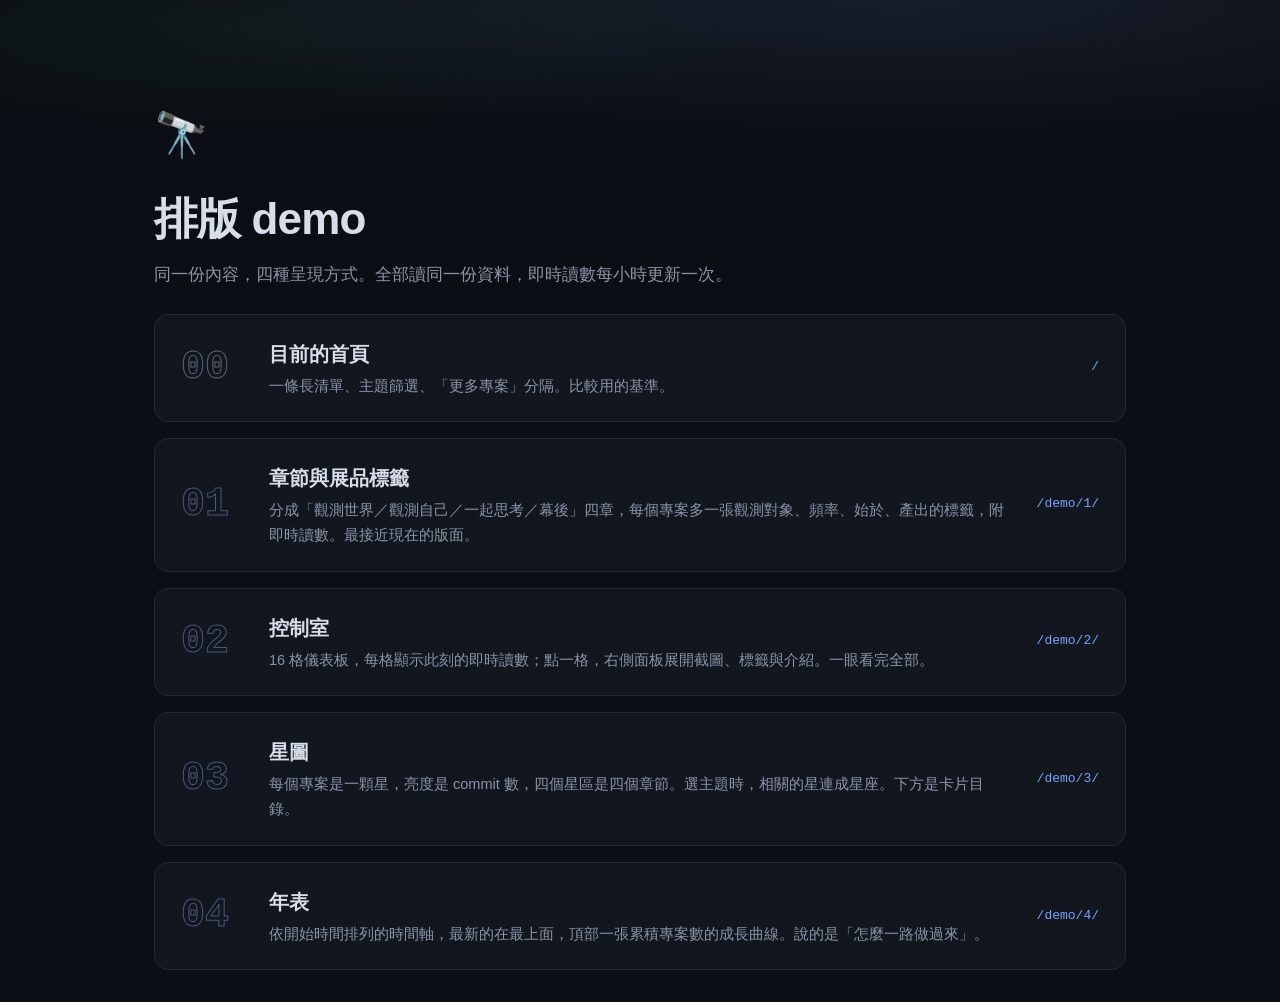
==== demo/index.html @ 9020cb2a "Add four layout demos under /demo with hourly live readings Pages now deploys from a workflow that r" ====
<!DOCTYPE html>
<html lang="zh-Hant-TW">
<head>
<meta charset="utf-8">
<meta name="viewport" content="width=device-width, initial-scale=1">
<title>排版 demo — observe.tw</title>
<meta name="robots" content="noindex">
<link rel="icon" href="data:image/svg+xml,&lt;svg xmlns='http://www.w3.org/2000/svg' viewBox='0 0 100 100'&gt;&lt;text y='.9em' font-size='90'&gt;🔭&lt;/text&gt;&lt;/svg&gt;">
<link rel="stylesheet" href="/demo/shared.css">
<style>
  header { padding-bottom: 24px; }
  .list { display: grid; gap: 16px; padding-bottom: 32px; }
  .demo {
    display: grid;
    grid-template-columns: 64px 1fr auto;
    gap: 24px;
    align-items: center;
    padding: 22px 26px;
    border: 1px solid var(--border);
    border-radius: 14px;
    background: var(--surface);
    color: inherit;
    text-decoration: none;
    transition: border-color 0.2s, transform 0.2s;
  }
  .demo:hover { border-color: #364461; transform: translateY(-2px); }
  .demo .no {
    font-family: ui-monospace, "SF Mono", Menlo, monospace;
    font-size: 40px;
    font-weight: 600;
    line-height: 1;
    color: transparent;
    -webkit-text-stroke: 1px #4b5878;
  }
  .demo h2 { font-size: 20px; }
  .demo p { font-size: 14.5px; color: var(--text-dim); margin-top: 2px; }
  .demo .path { font-family: ui-monospace, "SF Mono", Menlo, monospace; font-size: 13px; color: var(--accent); }
  .demo.current .no { -webkit-text-stroke-color: var(--text-faint); }
  @media (max-width: 640px) {
    .demo { grid-template-columns: 1fr; gap: 8px; }
  }
</style>
</head>
<body>
<header>
  <div class="wrap">
    <div class="scope">🔭</div>
    <h1>排版 demo</h1>
    <p class="tagline">同一份內容，四種呈現方式。全部讀同一份資料，即時讀數每小時更新一次。</p>
  </div>
</header>
<div class="wrap">
  <div class="list">
    <a class="demo current" href="/">
      <span class="no">00</span>
      <div><h2>目前的首頁</h2><p>一條長清單、主題篩選、「更多專案」分隔。比較用的基準。</p></div>
      <span class="path">/</span>
    </a>
    <a class="demo" href="/demo/1/">
      <span class="no">01</span>
      <div><h2>章節與展品標籤</h2><p>分成「觀測世界／觀測自己／一起思考／幕後」四章，每個專案多一張觀測對象、頻率、始於、產出的標籤，附即時讀數。最接近現在的版面。</p></div>
      <span class="path">/demo/1/</span>
    </a>
    <a class="demo" href="/demo/2/">
      <span class="no">02</span>
      <div><h2>控制室</h2><p>16 格儀表板，每格顯示此刻的即時讀數；點一格，右側面板展開截圖、標籤與介紹。一眼看完全部。</p></div>
      <span class="path">/demo/2/</span>
    </a>
    <a class="demo" href="/demo/3/">
      <span class="no">03</span>
      <div><h2>星圖</h2><p>每個專案是一顆星，亮度是 commit 數，四個星區是四個章節。選主題時，相關的星連成星座。下方是卡片目錄。</p></div>
      <span class="path">/demo/3/</span>
    </a>
    <a class="demo" href="/demo/4/">
      <span class="no">04</span>
      <div><h2>年表</h2><p>依開始時間排列的時間軸，最新的在最上面，頂部一張累積專案數的成長曲線。說的是「怎麼一路做過來」。</p></div>
      <span class="path">/demo/4/</span>
    </a>
  </div>
</div>
</body>
</html>
---- demo/shared.css ----
:root {
  --bg: #0b0e14;
  --surface: #12161f;
  --border: #232a38;
  --text: #d8dee9;
  --text-dim: #8b94a7;
  --text-faint: #5c6577;
  --accent: #7aa2f7;
  --live: #4ade80;
}
* { box-sizing: border-box; margin: 0; padding: 0; }
html { color-scheme: dark; scroll-behavior: smooth; }
body {
  background: var(--bg);
  color: var(--text);
  font-family: -apple-system, BlinkMacSystemFont, "Segoe UI", "Noto Sans TC", "PingFang TC", "Microsoft JhengHei", sans-serif;
  line-height: 1.75;
  -webkit-font-smoothing: antialiased;
}
.wrap {
  max-width: 1020px;
  margin: 0 auto;
  padding: 0 24px;
}
header {
  padding: 96px 0 40px;
  background:
    radial-gradient(ellipse 60% 45% at 70% 0%, rgba(122, 162, 247, 0.10), transparent),
    radial-gradient(ellipse 40% 35% at 20% 10%, rgba(74, 222, 128, 0.05), transparent);
}
.scope { font-size: 44px; margin-bottom: 20px; }
h1 {
  font-size: clamp(32px, 6vw, 44px);
  font-weight: 700;
  letter-spacing: -0.02em;
  line-height: 1.2;
}
h1 .tld { color: var(--accent); }
.tagline {
  margin-top: 14px;
  font-size: 17px;
  color: var(--text-dim);
  max-width: 36em;
}
.tagline b { color: var(--text); font-weight: 600; }
nav.toc {
  display: flex;
  flex-wrap: wrap;
  gap: 8px;
  margin-top: 16px;
}
nav.toc a {
  font-family: ui-monospace, "SF Mono", Menlo, monospace;
  font-size: 13px;
  color: var(--text-dim);
  text-decoration: none;
  border: 1px solid var(--border);
  border-radius: 999px;
  padding: 5px 14px;
  transition: color 0.15s, border-color 0.15s;
}
nav.toc a:hover { color: var(--accent); border-color: #2e364c; }

.topics {
  display: flex;
  flex-wrap: wrap;
  gap: 8px;
  margin-top: 32px;
}
.topics button, .tags button {
  font: inherit;
  cursor: pointer;
  border: 1px solid transparent;
  border-radius: 999px;
  transition: color 0.15s, background 0.15s, border-color 0.15s;
}
.topics button {
  font-size: 14px;
  color: var(--text);
  background: var(--surface);
  border-color: var(--border);
  padding: 6px 14px;
}
.topics button span { color: var(--text-faint); font-size: 12px; margin-left: 2px; }
.topics button:hover { border-color: #364461; }
.topics button[aria-pressed="true"] {
  color: var(--bg);
  background: var(--accent);
  border-color: var(--accent);
}
.topics button[aria-pressed="true"] span { color: rgba(11, 14, 20, 0.6); }
.tags {
  display: flex;
  flex-wrap: wrap;
  gap: 6px;
  margin: -4px 0 14px;
}
.tags button {
  font-size: 12px;
  color: var(--accent);
  background: rgba(122, 162, 247, 0.08);
  padding: 1px 10px;
}
.tags button:hover { border-color: rgba(122, 162, 247, 0.4); }
.site[hidden], .more[hidden] { display: none; }
.filtering .site { border-top: 1px solid var(--border); }
.filtering .site.first { border-top: none; }

.site {
  display: grid;
  grid-template-columns: 5fr 6fr;
  gap: 48px;
  align-items: center;
  padding: 64px 0;
  border-top: 1px solid var(--border);
}
.site:first-of-type { border-top: none; }
.site.flip .shot { order: -1; }
.site-head {
  display: flex;
  align-items: center;
  gap: 14px;
  margin-bottom: 16px;
}
.logo {
  width: 44px;
  height: 44px;
  border-radius: 10px;
  flex-shrink: 0;
  object-fit: contain;
}
.logo.boxed { background: #fff; padding: 6px; }
.site-head-text { min-width: 0; }
.domain {
  display: inline-flex;
  align-items: center;
  gap: 8px;
  font-family: ui-monospace, "SF Mono", Menlo, monospace;
  font-size: 13px;
  color: var(--accent);
}
.dot {
  width: 7px; height: 7px; border-radius: 50%;
  background: var(--live);
  box-shadow: 0 0 6px rgba(74, 222, 128, 0.6);
}
.dot.private { background: var(--text-faint); box-shadow: none; }
.site h2 {
  font-size: 26px;
  font-weight: 700;
  letter-spacing: -0.01em;
  line-height: 1.3;
}
.site .sub {
  font-size: 15px;
  color: var(--text-dim);
  margin-bottom: 14px;
}
.site .desc {
  font-size: 15px;
  color: var(--text-dim);
}
.site .desc + .desc { margin-top: 10px; }
.site .desc b { color: var(--text); font-weight: 600; }
ul.feats {
  list-style: none;
  margin: 18px 0 0;
  display: flex;
  flex-direction: column;
  gap: 8px;
}
ul.feats li {
  font-size: 14px;
  color: var(--text-dim);
  padding-left: 22px;
  position: relative;
}
ul.feats li::before {
  content: "";
  position: absolute;
  left: 4px; top: 0.72em;
  width: 7px; height: 7px;
  border-radius: 2px;
  background: var(--accent);
  opacity: 0.65;
}
ul.feats li b { color: var(--text); font-weight: 600; }
.links {
  display: flex;
  flex-wrap: wrap;
  align-items: center;
  gap: 16px;
  margin-top: 22px;
}
.visit {
  display: inline-block;
  font-size: 14px;
  font-weight: 600;
  color: #0b0e14;
  background: var(--accent);
  border-radius: 8px;
  padding: 8px 18px;
  text-decoration: none;
  transition: filter 0.15s;
}
.visit:hover { filter: brightness(1.12); }
.repo {
  display: inline-flex;
  align-items: center;
  gap: 6px;
  font-family: ui-monospace, "SF Mono", Menlo, monospace;
  font-size: 12.5px;
  color: var(--text-faint);
  text-decoration: none;
}
a.repo:hover { color: var(--text-dim); }
.repo svg { flex-shrink: 0; opacity: 0.7; }

.shot {
  display: block;
  border: 1px solid var(--border);
  border-radius: 12px;
  overflow: hidden;
  background: var(--surface);
  text-decoration: none;
  transition: border-color 0.2s, transform 0.2s;
}
a.shot:hover { border-color: #364461; transform: translateY(-2px); }
.shot-bar {
  display: flex;
  gap: 6px;
  padding: 10px 14px;
  border-bottom: 1px solid var(--border);
}
.shot-bar span {
  width: 9px; height: 9px;
  border-radius: 50%;
  background: var(--border);
}
.shot img {
  display: block;
  width: 100%;
  height: auto;
}

.shot .ph {
  display: flex;
  flex-direction: column;
  align-items: center;
  justify-content: center;
  gap: 16px;
  aspect-ratio: 16 / 10;
  background: radial-gradient(ellipse 55% 50% at 50% 45%, rgba(122, 162, 247, 0.08), transparent);
  font-family: ui-monospace, "SF Mono", Menlo, monospace;
  font-size: 13px;
  color: var(--text-faint);
}
.shot .ph img { width: 72px; height: 72px; }

.more {
  padding: 64px 0;
  border-top: 1px solid var(--border);
}
.more#more { padding-bottom: 0; }
.more#more + .site { border-top: none; }
.more h2 { font-size: 22px; font-weight: 700; }
.more > p { font-size: 15px; color: var(--text-dim); margin-top: 4px; }

.note {
  padding: 40px 0 8px;
  border-top: 1px solid var(--border);
  font-size: 13.5px;
  color: var(--text-faint);
}
.note a { color: var(--text-dim); }
footer {
  margin-top: 48px;
  padding: 28px 0 48px;
  border-top: 1px solid var(--border);
  font-size: 13.5px;
  color: var(--text-faint);
}
footer a { color: var(--text-dim); text-decoration: none; }
footer a:hover { color: var(--accent); }

@media (max-width: 800px) {
  .site {
    grid-template-columns: 1fr;
    gap: 28px;
    padding: 48px 0;
  }
  .site.flip .shot { order: 0; }
}


/* ---- shared by the demos ---- */
.logo.mono {
  display: grid;
  place-items: center;
  background: var(--surface);
  border: 1px solid var(--border);
  font-weight: 700;
  font-size: 20px;
  color: var(--accent);
}
.plaque {
  display: grid;
  grid-template-columns: repeat(2, minmax(0, 1fr));
  gap: 1px;
  margin: 4px 0 18px;
  border: 1px solid var(--border);
  border-radius: 10px;
  overflow: hidden;
  background: var(--border);
}
.plaque > div { background: var(--bg); padding: 9px 14px 10px; }
.plaque dt {
  font-size: 11px;
  letter-spacing: 0.08em;
  color: var(--text-faint);
}
.plaque dd { font-size: 13.5px; color: var(--text); line-height: 1.55; }
.pulse {
  display: flex;
  align-items: baseline;
  gap: 8px;
  margin: -6px 0 18px;
  font-size: 13px;
  color: var(--text-dim);
}
.pulse b {
  font-family: ui-monospace, "SF Mono", Menlo, monospace;
  font-size: 18px;
  font-weight: 600;
  color: var(--live);
  font-variant-numeric: tabular-nums;
}
.pulse-dot {
  align-self: center;
  width: 7px; height: 7px; border-radius: 50%;
  background: var(--live);
  animation: pulse 2.4s ease-in-out infinite;
}
@keyframes pulse {
  0%, 100% { box-shadow: 0 0 0 0 rgba(74, 222, 128, 0.5); }
  50% { box-shadow: 0 0 0 6px rgba(74, 222, 128, 0); }
}
@media (prefers-reduced-motion: reduce) { .pulse-dot { animation: none; } }
.demo-nav {
  position: absolute;
  top: 14px; right: 16px;
  z-index: 50;
  display: flex;
  gap: 6px;
}
.demo-nav a {
  font-size: 12.5px;
  color: var(--text-dim);
  text-decoration: none;
  background: rgba(18, 22, 31, 0.85);
  backdrop-filter: blur(8px);
  border: 1px solid var(--border);
  border-radius: 999px;
  padding: 4px 12px;
}
.demo-nav a:hover { color: var(--accent); }
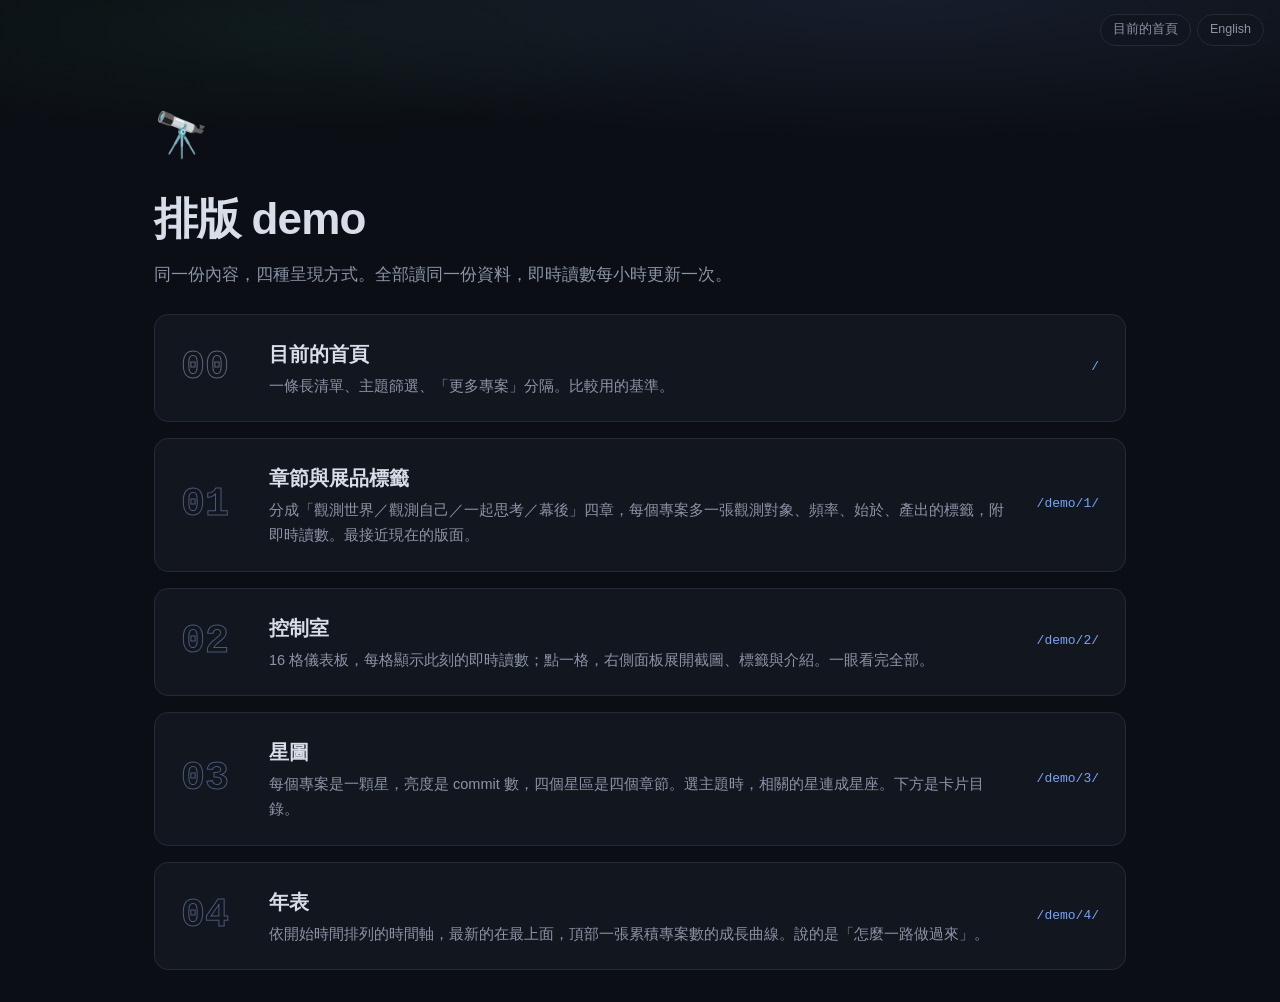
==== commit afdabd7c: "Add English versions of the home page and every demo The English home page at /en/ is generated from" ====
--- a/demo/index.html
+++ b/demo/index.html
@@ -3,7 +3,7 @@
 <head>
 <meta charset="utf-8">
 <meta name="viewport" content="width=device-width, initial-scale=1">
-<title>排版 demo — observe.tw</title>
+<title data-en="Layout demos — observe.tw">排版 demo — observe.tw</title>
 <meta name="robots" content="noindex">
 <link rel="icon" href="data:image/svg+xml,&lt;svg xmlns='http://www.w3.org/2000/svg' viewBox='0 0 100 100'&gt;&lt;text y='.9em' font-size='90'&gt;🔭&lt;/text&gt;&lt;/svg&gt;">
 <link rel="stylesheet" href="/demo/shared.css">
@@ -45,38 +45,49 @@
 <header>
   <div class="wrap">
     <div class="scope">🔭</div>
-    <h1>排版 demo</h1>
-    <p class="tagline">同一份內容，四種呈現方式。全部讀同一份資料，即時讀數每小時更新一次。</p>
+    <h1 data-en="Layout demos">排版 demo</h1>
+    <p class="tagline" data-en="The same content, presented four ways. Every page reads the same data, and the live readings refresh hourly.">同一份內容，四種呈現方式。全部讀同一份資料，即時讀數每小時更新一次。</p>
   </div>
 </header>
 <div class="wrap">
   <div class="list">
-    <a class="demo current" href="/">
+    <a class="demo current" href="/" data-path="/">
       <span class="no">00</span>
-      <div><h2>目前的首頁</h2><p>一條長清單、主題篩選、「更多專案」分隔。比較用的基準。</p></div>
+      <div><h2 data-en="Current home page">目前的首頁</h2><p data-en="One long list, topic filters and a &quot;more projects&quot; divider. The baseline to compare against.">一條長清單、主題篩選、「更多專案」分隔。比較用的基準。</p></div>
       <span class="path">/</span>
     </a>
     <a class="demo" href="/demo/1/">
       <span class="no">01</span>
-      <div><h2>章節與展品標籤</h2><p>分成「觀測世界／觀測自己／一起思考／幕後」四章，每個專案多一張觀測對象、頻率、始於、產出的標籤，附即時讀數。最接近現在的版面。</p></div>
+      <div><h2 data-en="Chapters and object labels">章節與展品標籤</h2><p data-en="Four chapters — observing the world, observing myself, thinking together, backstage — and a museum-style label on every project (what it observes, how often, since when, what it produces) with a live reading. Closest to the current layout.">分成「觀測世界／觀測自己／一起思考／幕後」四章，每個專案多一張觀測對象、頻率、始於、產出的標籤，附即時讀數。最接近現在的版面。</p></div>
       <span class="path">/demo/1/</span>
     </a>
     <a class="demo" href="/demo/2/">
       <span class="no">02</span>
-      <div><h2>控制室</h2><p>16 格儀表板，每格顯示此刻的即時讀數；點一格，右側面板展開截圖、標籤與介紹。一眼看完全部。</p></div>
+      <div><h2 data-en="Control room">控制室</h2><p data-en="A 16-tile dashboard, each tile showing its live reading. Click a tile and the panel on the right opens its screenshot, label and description. Everything at a glance.">16 格儀表板，每格顯示此刻的即時讀數；點一格，右側面板展開截圖、標籤與介紹。一眼看完全部。</p></div>
       <span class="path">/demo/2/</span>
     </a>
     <a class="demo" href="/demo/3/">
       <span class="no">03</span>
-      <div><h2>星圖</h2><p>每個專案是一顆星，亮度是 commit 數，四個星區是四個章節。選主題時，相關的星連成星座。下方是卡片目錄。</p></div>
+      <div><h2 data-en="Star map">星圖</h2><p data-en="Each project is a star, brighter with more commits, in one of four regions for the four chapters. Pick a topic and the related stars join into a constellation. A card catalog sits below.">每個專案是一顆星，亮度是 commit 數，四個星區是四個章節。選主題時，相關的星連成星座。下方是卡片目錄。</p></div>
       <span class="path">/demo/3/</span>
     </a>
     <a class="demo" href="/demo/4/">
       <span class="no">04</span>
-      <div><h2>年表</h2><p>依開始時間排列的時間軸，最新的在最上面，頂部一張累積專案數的成長曲線。說的是「怎麼一路做過來」。</p></div>
+      <div><h2 data-en="Timeline">年表</h2><p data-en="Projects in the order they started, newest first, under a chart of the cumulative project count. It tells how the work got here.">依開始時間排列的時間軸，最新的在最上面，頂部一張累積專案數的成長曲線。說的是「怎麼一路做過來」。</p></div>
       <span class="path">/demo/4/</span>
     </a>
   </div>
 </div>
+<div id="nav"></div>
+<script type="module">
+  import { LANG, href, DEMO_NAV } from '/demo/common.js';
+
+  document.getElementById('nav').innerHTML = DEMO_NAV;
+  document.querySelector('.demo-nav a').remove();
+  for (const a of document.querySelectorAll('.demo')) {
+    a.href = a.dataset.path ? (LANG === 'en' ? '/en/' : '/') : href(a.getAttribute('href'));
+    if (a.dataset.path && LANG === 'en') a.querySelector('.path').textContent = '/en/';
+  }
+</script>
 </body>
 </html>
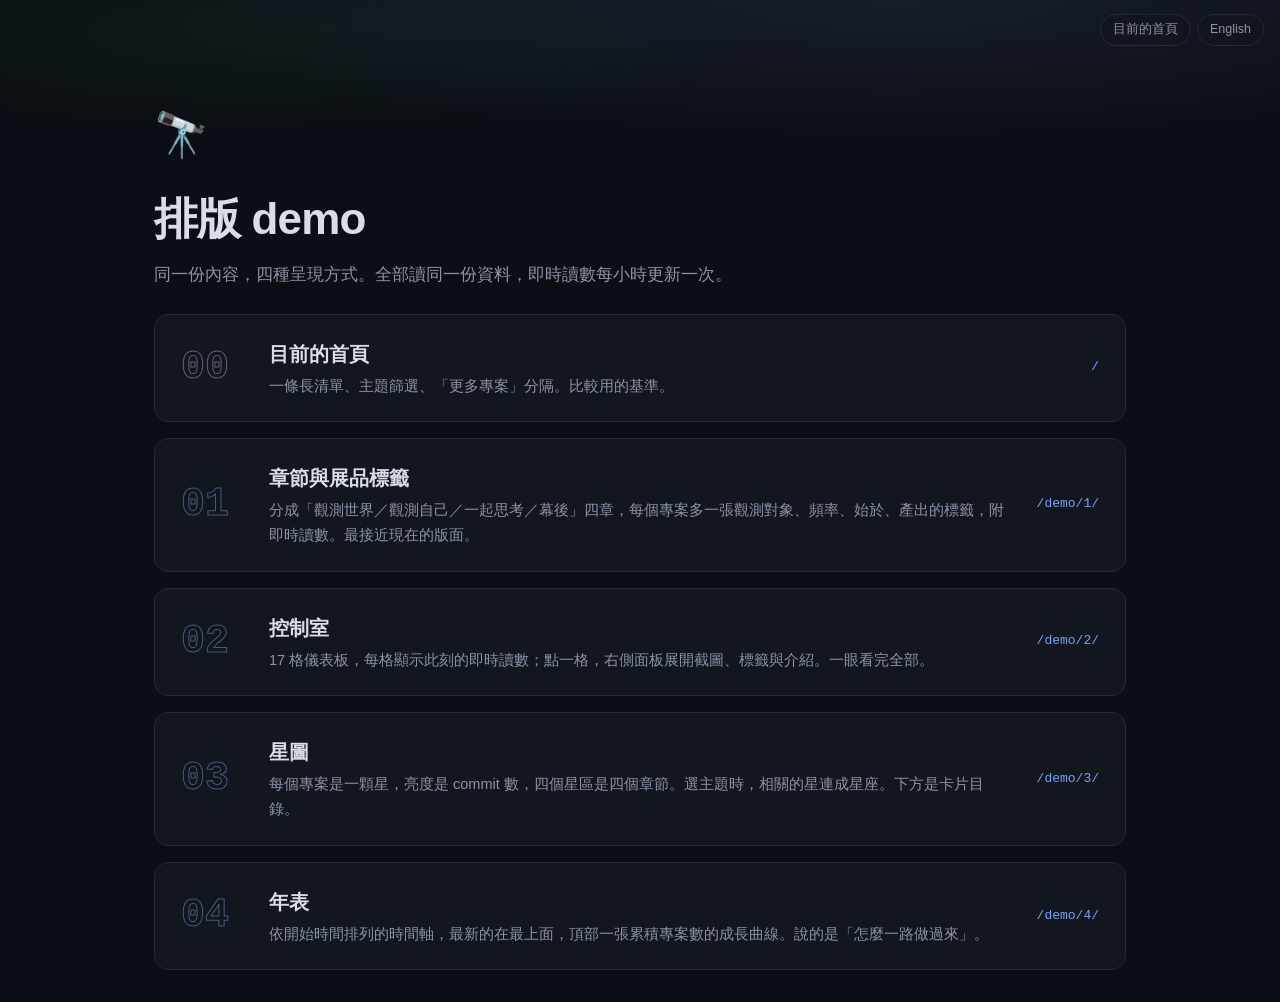
==== commit 010769ca: "Add blog.observe.tw; rename YouTube Board to 有影儀表板 and link its now-public repo - New 部落格觀察 section " ====
--- a/demo/index.html
+++ b/demo/index.html
@@ -63,7 +63,7 @@
     </a>
     <a class="demo" href="/demo/2/">
       <span class="no">02</span>
-      <div><h2 data-en="Control room">控制室</h2><p data-en="A 16-tile dashboard, each tile showing its live reading. Click a tile and the panel on the right opens its screenshot, label and description. Everything at a glance.">16 格儀表板，每格顯示此刻的即時讀數；點一格，右側面板展開截圖、標籤與介紹。一眼看完全部。</p></div>
+      <div><h2 data-en="Control room">控制室</h2><p data-en="A 17-tile dashboard, each tile showing its live reading. Click a tile and the panel on the right opens its screenshot, label and description. Everything at a glance.">17 格儀表板，每格顯示此刻的即時讀數；點一格，右側面板展開截圖、標籤與介紹。一眼看完全部。</p></div>
       <span class="path">/demo/2/</span>
     </a>
     <a class="demo" href="/demo/3/">
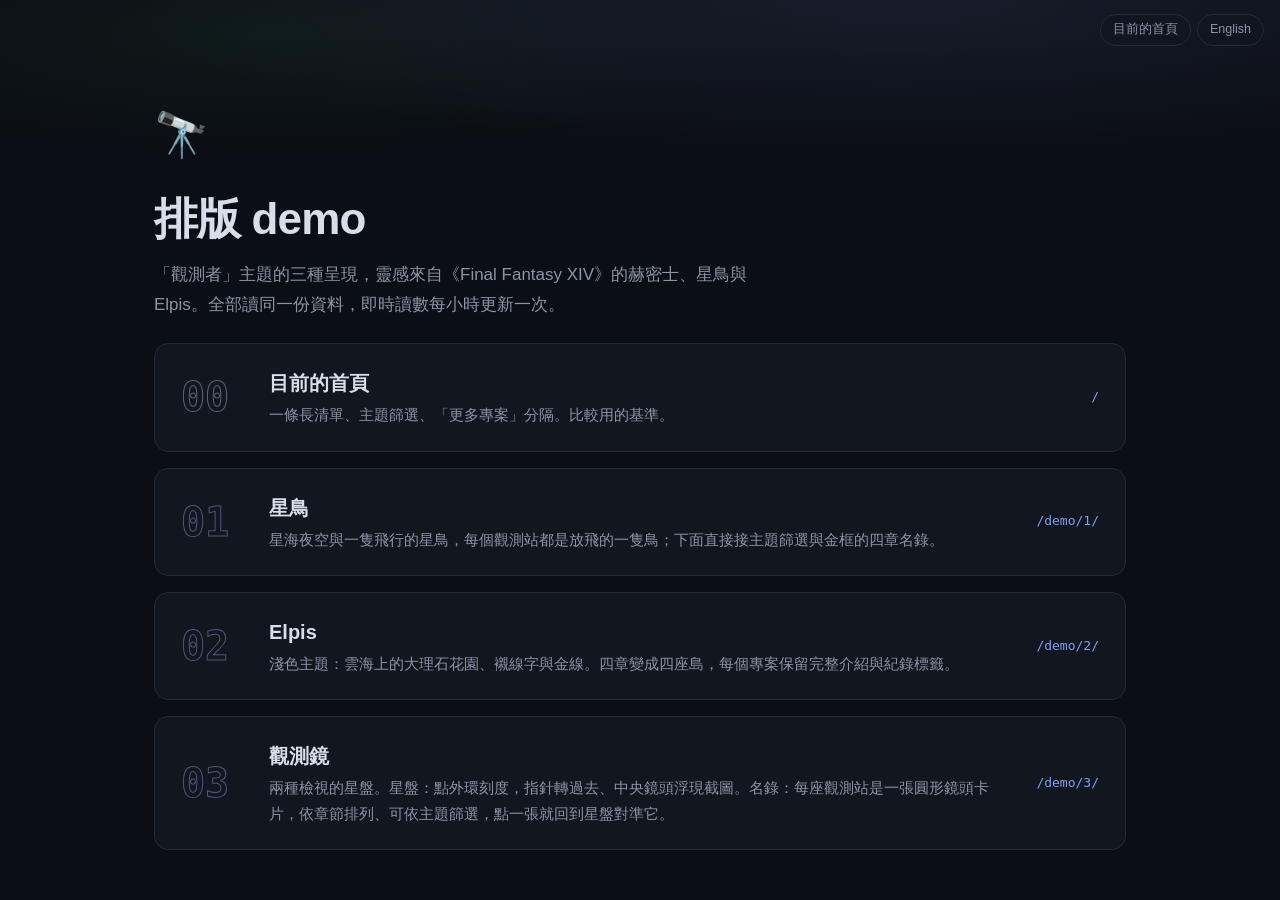
==== commit 42a6f912: "checkpoint: Hermes-themed demos (starbirds, Elpis, lens) Co-Authored-By: Claude Opus 5.5 <noreply@an" ====
--- a/demo/index.html
+++ b/demo/index.html
@@ -46,7 +46,7 @@
   <div class="wrap">
     <div class="scope">🔭</div>
     <h1 data-en="Layout demos">排版 demo</h1>
-    <p class="tagline" data-en="The same content, presented four ways. Every page reads the same data, and the live readings refresh hourly.">同一份內容，四種呈現方式。全部讀同一份資料，即時讀數每小時更新一次。</p>
+    <p class="tagline" data-en="The observer theme — Hermes, his starbirds and Elpis from Final Fantasy XIV — three ways. Every page reads the same data, and the live readings refresh hourly.">「觀測者」主題的三種呈現，靈感來自《Final Fantasy XIV》的赫密士、星鳥與 Elpis。全部讀同一份資料，即時讀數每小時更新一次。</p>
   </div>
 </header>
 <div class="wrap">
@@ -58,23 +58,18 @@
     </a>
     <a class="demo" href="/demo/1/">
       <span class="no">01</span>
-      <div><h2 data-en="Chapters and object labels">章節與展品標籤</h2><p data-en="Four chapters — observing the world, observing myself, thinking together, backstage — and a museum-style label on every project (what it observes, how often, since when, what it produces) with a live reading. Closest to the current layout.">分成「觀測世界／觀測自己／一起思考／幕後」四章，每個專案多一張觀測對象、頻率、始於、產出的標籤，附即時讀數。最接近現在的版面。</p></div>
+      <div><h2 data-en="Starbirds">星鳥</h2><p data-en="A night-sky hero with a starbird in flight — each observatory is a bird sent out to watch one subject — then straight into topic filters and a gold-framed catalog in four chapters.">星海夜空與一隻飛行的星鳥，每個觀測站都是放飛的一隻鳥；下面直接接主題篩選與金框的四章名錄。</p></div>
       <span class="path">/demo/1/</span>
     </a>
     <a class="demo" href="/demo/2/">
       <span class="no">02</span>
-      <div><h2 data-en="Control room">控制室</h2><p data-en="A 17-tile dashboard, each tile showing its live reading. Click a tile and the panel on the right opens its screenshot, label and description. Everything at a glance.">17 格儀表板，每格顯示此刻的即時讀數；點一格，右側面板展開截圖、標籤與介紹。一眼看完全部。</p></div>
+      <div><h2 data-en="Elpis">Elpis</h2><p data-en="A light theme: floating marble gardens above the clouds, serif type and gold rules. The four chapters become islands, and every project keeps its full write-up with a record plaque.">淺色主題：雲海上的大理石花園、襯線字與金線。四章變成四座島，每個專案保留完整介紹與紀錄標籤。</p></div>
       <span class="path">/demo/2/</span>
     </a>
     <a class="demo" href="/demo/3/">
       <span class="no">03</span>
-      <div><h2 data-en="Star map">星圖</h2><p data-en="Each project is a star, brighter with more commits, in one of four regions for the four chapters. Pick a topic and the related stars join into a constellation. A card catalog sits below.">每個專案是一顆星，亮度是 commit 數，四個星區是四個章節。選主題時，相關的星連成星座。下方是卡片目錄。</p></div>
+      <div><h2 data-en="The lens">觀測鏡</h2><p data-en="An astrolabe with two views. Astrolabe: pick a mark on the ring and the needle swings over while its screenshot appears in the central lens. Catalog: every observatory as a round lens card by chapter, with topic filters; click one to view it in the astrolabe.">兩種檢視的星盤。星盤：點外環刻度，指針轉過去、中央鏡頭浮現截圖。名錄：每座觀測站是一張圓形鏡頭卡片，依章節排列、可依主題篩選，點一張就回到星盤對準它。</p></div>
       <span class="path">/demo/3/</span>
-    </a>
-    <a class="demo" href="/demo/4/">
-      <span class="no">04</span>
-      <div><h2 data-en="Timeline">年表</h2><p data-en="Projects in the order they started, newest first, under a chart of the cumulative project count. It tells how the work got here.">依開始時間排列的時間軸，最新的在最上面，頂部一張累積專案數的成長曲線。說的是「怎麼一路做過來」。</p></div>
-      <span class="path">/demo/4/</span>
     </a>
   </div>
 </div>
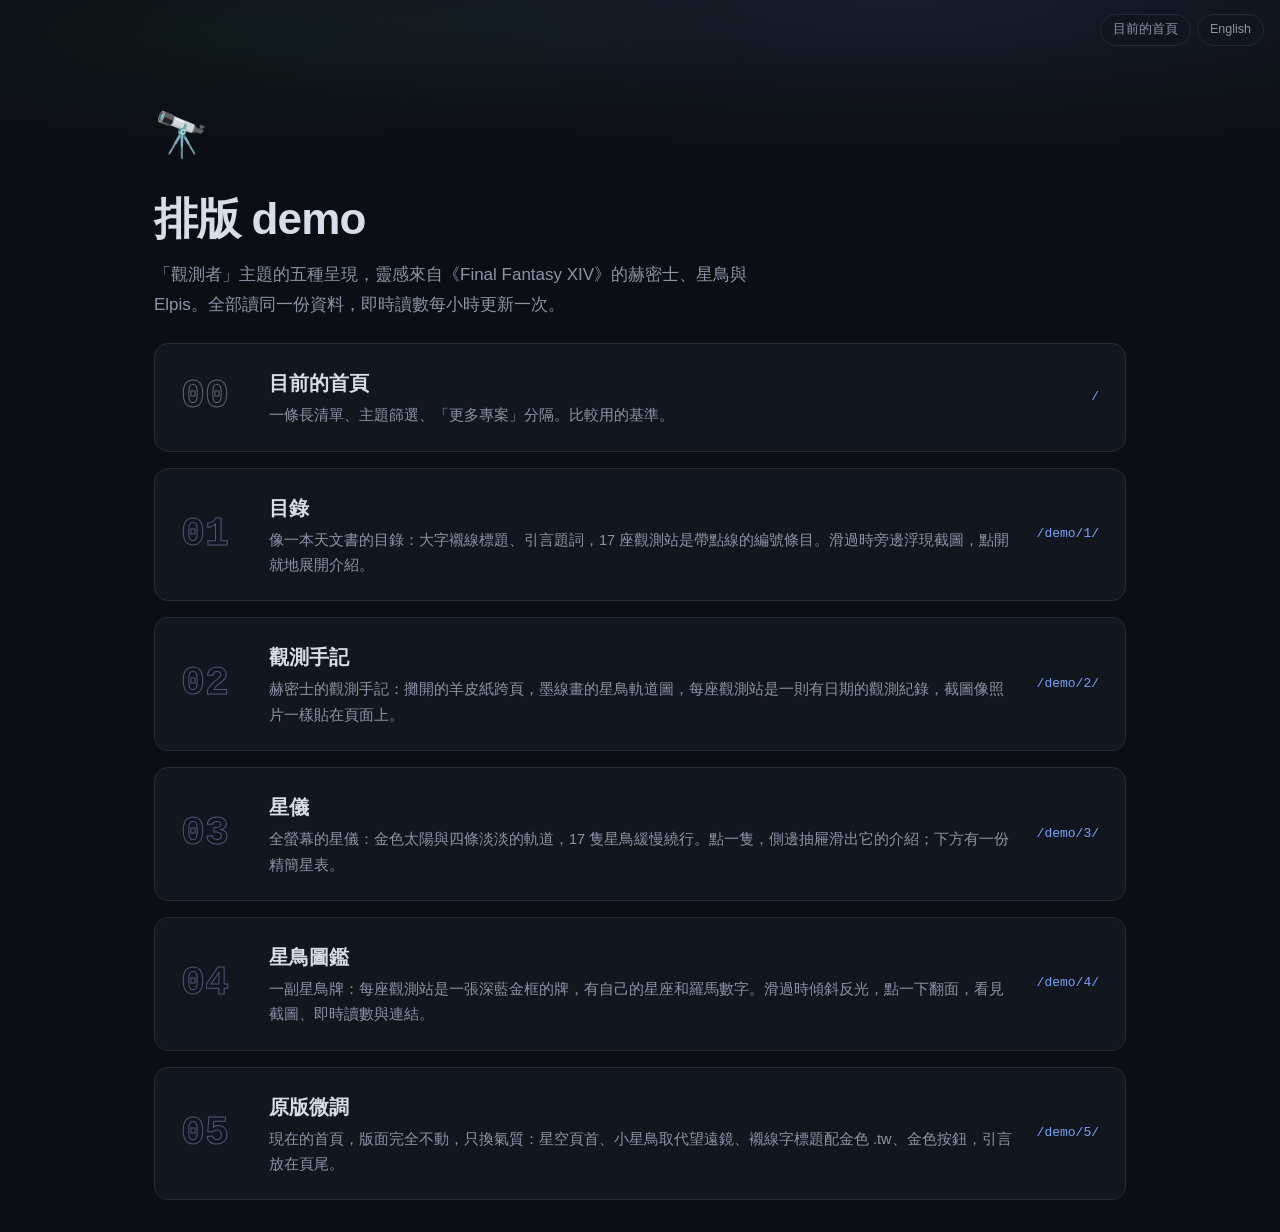
==== commit 728ce04f: "checkpoint: second round of observer demos (index, notebook, orrery, deck, re-tuned original) Co-Aut" ====
--- a/demo/index.html
+++ b/demo/index.html
@@ -46,7 +46,7 @@
   <div class="wrap">
     <div class="scope">🔭</div>
     <h1 data-en="Layout demos">排版 demo</h1>
-    <p class="tagline" data-en="The observer theme — Hermes, his starbirds and Elpis from Final Fantasy XIV — three ways. Every page reads the same data, and the live readings refresh hourly.">「觀測者」主題的三種呈現，靈感來自《Final Fantasy XIV》的赫密士、星鳥與 Elpis。全部讀同一份資料，即時讀數每小時更新一次。</p>
+    <p class="tagline" data-en="The observer theme — Hermes, his starbirds and Elpis from Final Fantasy XIV — five ways. Every page reads the same data, and the live readings refresh hourly.">「觀測者」主題的五種呈現，靈感來自《Final Fantasy XIV》的赫密士、星鳥與 Elpis。全部讀同一份資料，即時讀數每小時更新一次。</p>
   </div>
 </header>
 <div class="wrap">
@@ -58,18 +58,28 @@
     </a>
     <a class="demo" href="/demo/1/">
       <span class="no">01</span>
-      <div><h2 data-en="Starbirds">星鳥</h2><p data-en="A night-sky hero with a starbird in flight — each observatory is a bird sent out to watch one subject — then straight into topic filters and a gold-framed catalog in four chapters.">星海夜空與一隻飛行的星鳥，每個觀測站都是放飛的一隻鳥；下面直接接主題篩選與金框的四章名錄。</p></div>
+      <div><h2 data-en="Index">目錄</h2><p data-en="A quiet, book-like table of contents: a large serif wordmark, the quote as an epigraph, and the 17 observatories as numbered entries with dotted leaders. Hover shows a screenshot plate beside the list; click opens the entry in place.">像一本天文書的目錄：大字襯線標題、引言題詞，17 座觀測站是帶點線的編號條目。滑過時旁邊浮現截圖，點開就地展開介紹。</p></div>
       <span class="path">/demo/1/</span>
     </a>
     <a class="demo" href="/demo/2/">
       <span class="no">02</span>
-      <div><h2 data-en="Elpis">Elpis</h2><p data-en="A light theme: floating marble gardens above the clouds, serif type and gold rules. The four chapters become islands, and every project keeps its full write-up with a record plaque.">淺色主題：雲海上的大理石花園、襯線字與金線。四章變成四座島，每個專案保留完整介紹與紀錄標籤。</p></div>
+      <div><h2 data-en="Notebook">觀測手記</h2><p data-en="Hermes's field notebook: an open parchment spread with an ink star chart of the starbirds' orbits, and each observatory as a dated log entry with its screenshot taped in like a photograph.">赫密士的觀測手記：攤開的羊皮紙跨頁，墨線畫的星鳥軌道圖，每座觀測站是一則有日期的觀測紀錄，截圖像照片一樣貼在頁面上。</p></div>
       <span class="path">/demo/2/</span>
     </a>
     <a class="demo" href="/demo/3/">
       <span class="no">03</span>
-      <div><h2 data-en="The lens">觀測鏡</h2><p data-en="An astrolabe with two views. Astrolabe: pick a mark on the ring and the needle swings over while its screenshot appears in the central lens. Catalog: every observatory as a round lens card by chapter, with topic filters; click one to view it in the astrolabe.">兩種檢視的星盤。星盤：點外環刻度，指針轉過去、中央鏡頭浮現截圖。名錄：每座觀測站是一張圓形鏡頭卡片，依章節排列、可依主題篩選，點一張就回到星盤對準它。</p></div>
+      <div><h2 data-en="Orrery">星儀</h2><p data-en="A full-screen orrery: a gold sun with four faint orbits, the 17 observatories as small starbirds slowly circling. Click one and a drawer slides in with its details; a compact catalogue sits below.">全螢幕的星儀：金色太陽與四條淡淡的軌道，17 隻星鳥緩慢繞行。點一隻，側邊抽屜滑出它的介紹；下方有一份精簡星表。</p></div>
       <span class="path">/demo/3/</span>
+    </a>
+    <a class="demo" href="/demo/4/">
+      <span class="no">04</span>
+      <div><h2 data-en="Deck">星鳥圖鑑</h2><p data-en="A deck of arcana cards: each observatory is a navy-and-gold card with its own constellation and numeral. Hover tilts it with a foil sheen; click flips it over to reveal the screenshot, live reading and links.">一副星鳥牌：每座觀測站是一張深藍金框的牌，有自己的星座和羅馬數字。滑過時傾斜反光，點一下翻面，看見截圖、即時讀數與連結。</p></div>
+      <span class="path">/demo/4/</span>
+    </a>
+    <a class="demo" href="/demo/5/">
+      <span class="no">05</span>
+      <div><h2 data-en="The original, lightly re-tuned">原版微調</h2><p data-en="The current home page, layout untouched. Only the mood changes: a starry header, a small starbird instead of the telescope, a serif wordmark with a gold .tw, gold buttons, and the quote in the footer note.">現在的首頁，版面完全不動，只換氣質：星空頁首、小星鳥取代望遠鏡、襯線字標題配金色 .tw、金色按鈕，引言放在頁尾。</p></div>
+      <span class="path">/demo/5/</span>
     </a>
   </div>
 </div>
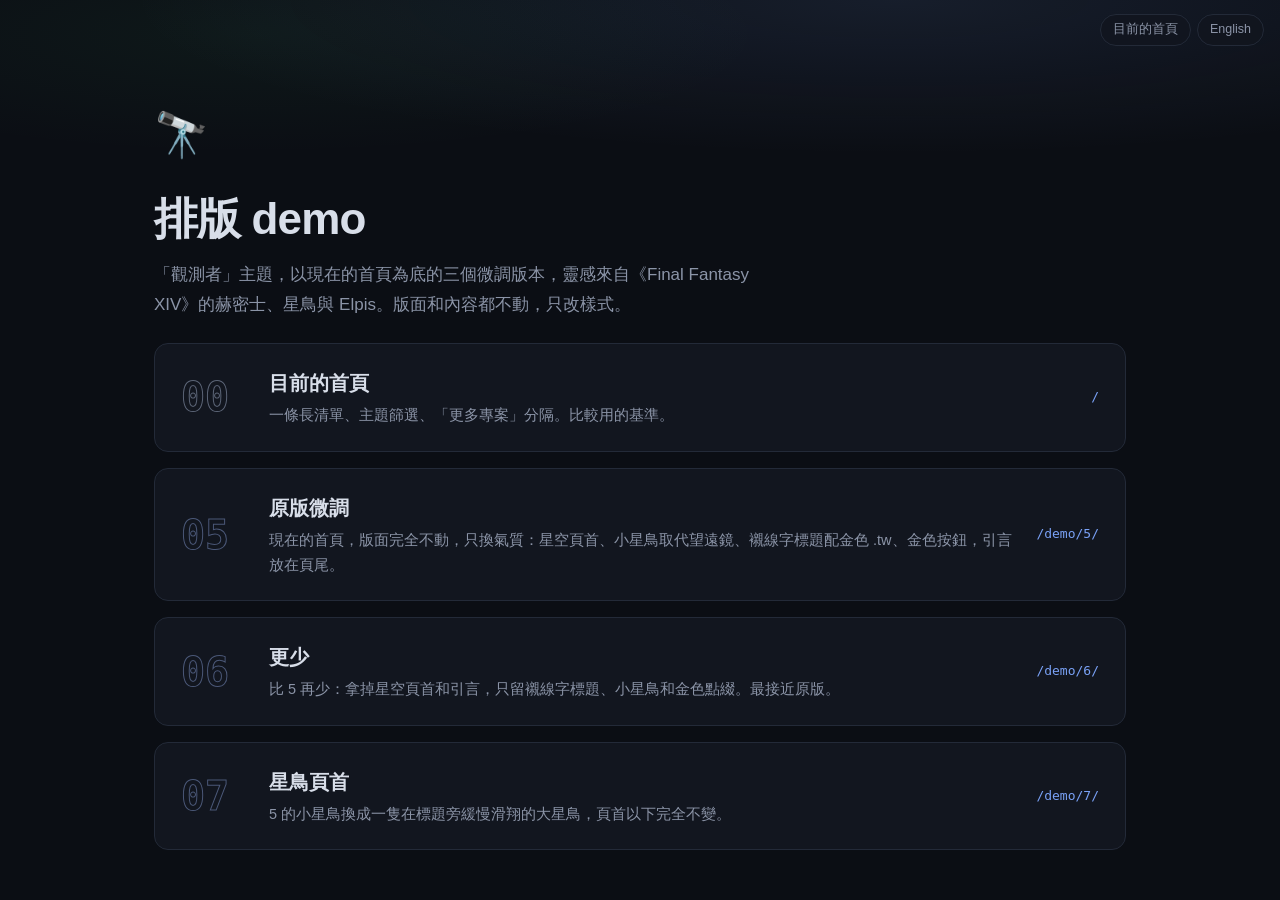
==== commit 9e070e6e: "Trim demos to three variants of the current page (re-tuned, even less, starbird header) Co-Authored-" ====
--- a/demo/index.html
+++ b/demo/index.html
@@ -46,7 +46,7 @@
   <div class="wrap">
     <div class="scope">🔭</div>
     <h1 data-en="Layout demos">排版 demo</h1>
-    <p class="tagline" data-en="The observer theme — Hermes, his starbirds and Elpis from Final Fantasy XIV — five ways. Every page reads the same data, and the live readings refresh hourly.">「觀測者」主題的五種呈現，靈感來自《Final Fantasy XIV》的赫密士、星鳥與 Elpis。全部讀同一份資料，即時讀數每小時更新一次。</p>
+    <p class="tagline" data-en="The observer theme — Hermes, his starbirds and Elpis from Final Fantasy XIV — three small variations on the current page. The layout and content stay the same; only the styling changes.">「觀測者」主題，以現在的首頁為底的三個微調版本，靈感來自《Final Fantasy XIV》的赫密士、星鳥與 Elpis。版面和內容都不動，只改樣式。</p>
   </div>
 </header>
 <div class="wrap">
@@ -56,30 +56,20 @@
       <div><h2 data-en="Current home page">目前的首頁</h2><p data-en="One long list, topic filters and a &quot;more projects&quot; divider. The baseline to compare against.">一條長清單、主題篩選、「更多專案」分隔。比較用的基準。</p></div>
       <span class="path">/</span>
     </a>
-    <a class="demo" href="/demo/1/">
-      <span class="no">01</span>
-      <div><h2 data-en="Index">目錄</h2><p data-en="A quiet, book-like table of contents: a large serif wordmark, the quote as an epigraph, and the 17 observatories as numbered entries with dotted leaders. Hover shows a screenshot plate beside the list; click opens the entry in place.">像一本天文書的目錄：大字襯線標題、引言題詞，17 座觀測站是帶點線的編號條目。滑過時旁邊浮現截圖，點開就地展開介紹。</p></div>
-      <span class="path">/demo/1/</span>
-    </a>
-    <a class="demo" href="/demo/2/">
-      <span class="no">02</span>
-      <div><h2 data-en="Notebook">觀測手記</h2><p data-en="Hermes's field notebook: an open parchment spread with an ink star chart of the starbirds' orbits, and each observatory as a dated log entry with its screenshot taped in like a photograph.">赫密士的觀測手記：攤開的羊皮紙跨頁，墨線畫的星鳥軌道圖，每座觀測站是一則有日期的觀測紀錄，截圖像照片一樣貼在頁面上。</p></div>
-      <span class="path">/demo/2/</span>
-    </a>
-    <a class="demo" href="/demo/3/">
-      <span class="no">03</span>
-      <div><h2 data-en="Orrery">星儀</h2><p data-en="A full-screen orrery: a gold sun with four faint orbits, the 17 observatories as small starbirds slowly circling. Click one and a drawer slides in with its details; a compact catalogue sits below.">全螢幕的星儀：金色太陽與四條淡淡的軌道，17 隻星鳥緩慢繞行。點一隻，側邊抽屜滑出它的介紹；下方有一份精簡星表。</p></div>
-      <span class="path">/demo/3/</span>
-    </a>
-    <a class="demo" href="/demo/4/">
-      <span class="no">04</span>
-      <div><h2 data-en="Deck">星鳥圖鑑</h2><p data-en="A deck of arcana cards: each observatory is a navy-and-gold card with its own constellation and numeral. Hover tilts it with a foil sheen; click flips it over to reveal the screenshot, live reading and links.">一副星鳥牌：每座觀測站是一張深藍金框的牌，有自己的星座和羅馬數字。滑過時傾斜反光，點一下翻面，看見截圖、即時讀數與連結。</p></div>
-      <span class="path">/demo/4/</span>
-    </a>
     <a class="demo" href="/demo/5/">
       <span class="no">05</span>
       <div><h2 data-en="The original, lightly re-tuned">原版微調</h2><p data-en="The current home page, layout untouched. Only the mood changes: a starry header, a small starbird instead of the telescope, a serif wordmark with a gold .tw, gold buttons, and the quote in the footer note.">現在的首頁，版面完全不動，只換氣質：星空頁首、小星鳥取代望遠鏡、襯線字標題配金色 .tw、金色按鈕，引言放在頁尾。</p></div>
       <span class="path">/demo/5/</span>
+    </a>
+    <a class="demo" href="/demo/6/">
+      <span class="no">06</span>
+      <div><h2 data-en="Even less">更少</h2><p data-en="Demo 5 minus the starry header and the quote: the original page with only the serif wordmark, a small starbird and gold accents.">比 5 再少：拿掉星空頁首和引言，只留襯線字標題、小星鳥和金色點綴。最接近原版。</p></div>
+      <span class="path">/demo/6/</span>
+    </a>
+    <a class="demo" href="/demo/7/">
+      <span class="no">07</span>
+      <div><h2 data-en="Starbird header">星鳥頁首</h2><p data-en="Demo 5 with the large starbird gliding beside the title instead of the small icon. Everything below the header is unchanged.">5 的小星鳥換成一隻在標題旁緩慢滑翔的大星鳥，頁首以下完全不變。</p></div>
+      <span class="path">/demo/7/</span>
     </a>
   </div>
 </div>
